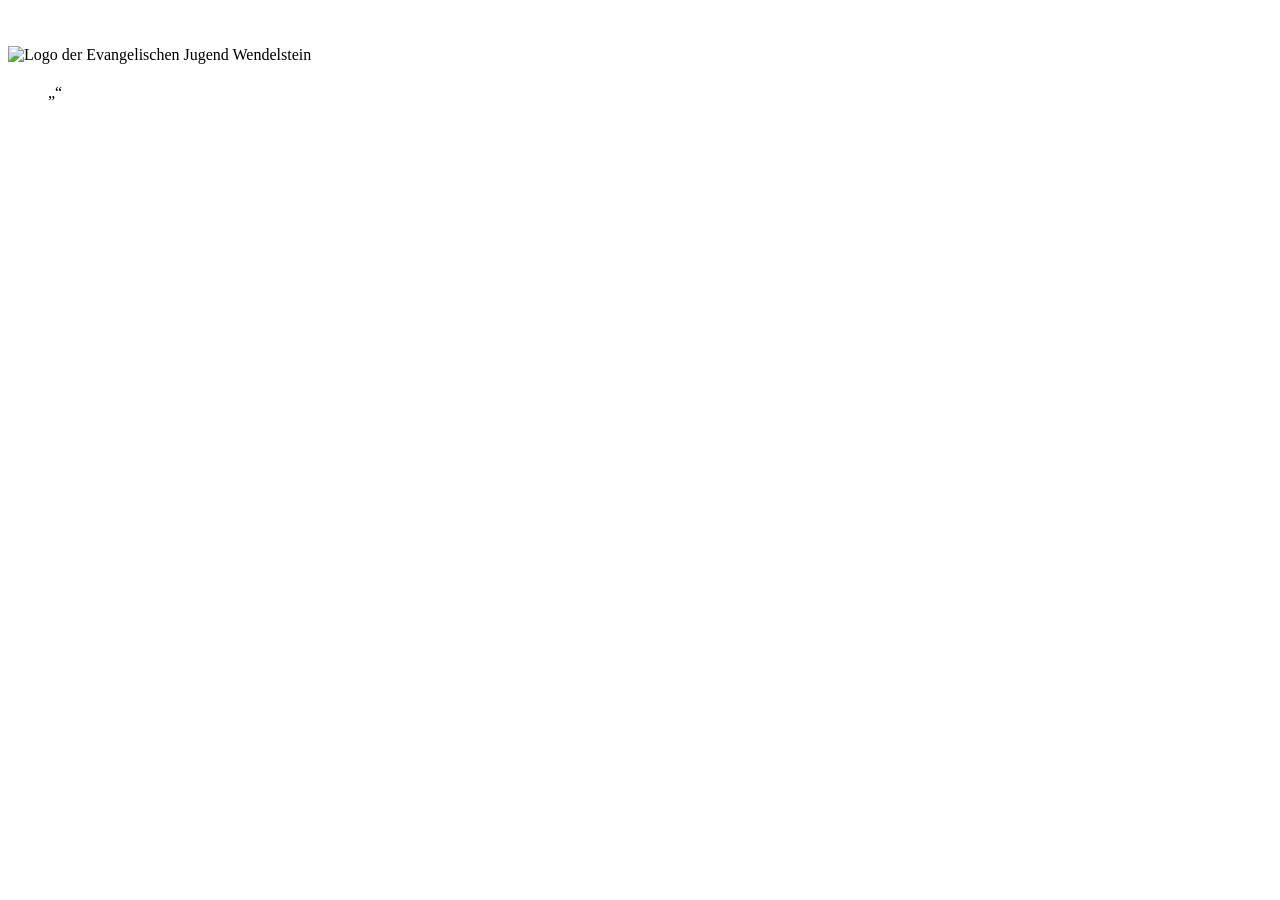
==== index.html @ bf1ce8bb "Add files via upload" ====
<!doctype html>
<html lang="de">
<head>
<meta charset="UTF-8">
<meta name="viewport" content="width=device-width, initial-scale=1">
<title>Evangelische Jugend Wendelstein</title>
<meta name="description" content="Die Evangelische Jugend Wendelstein — Gruppen, Freizeiten und Aktionen für Kinder, Jugendliche und junge Erwachsene.">
<link rel="icon" href="images/logo.png">
<link rel="preconnect" href="https://fonts.googleapis.com">
<link rel="preconnect" href="https://fonts.gstatic.com" crossorigin>
<link href="https://fonts.googleapis.com/css2?family=Fredoka:wght@500;600;700&family=Caveat:wght@600;700&family=Figtree:wght@400;500;600;700&display=swap" rel="stylesheet">
<link rel="stylesheet" href="css/style.css">
</head>
<body>

<header class="site-header" id="site-header-mount"></header>

<main>
  <section class="hero">
    <img class="hero-cross" src="images/logo.png" alt="" aria-hidden="true">
    <div class="container">
      <div>
        <p class="eyebrow" id="hero-eyebrow"></p>
        <h1><span class="swoosh" id="hero-title"></span></h1>
        <p class="lead" id="hero-lead"></p>
        <div class="hero-actions">
          <a href="termine.html" class="btn btn-primary" id="hero-cta-primary"></a>
          <a href="ueber-uns.html" class="btn btn-outline" id="hero-cta-secondary"></a>
        </div>
      </div>
      <div class="hero-art">
        <img src="images/logo.png" alt="Logo der Evangelischen Jugend Wendelstein">
      </div>
    </div>
  </section>

  <section class="bg-paper">
    <div class="container">
      <div class="section-head center">
        <p class="eyebrow" id="intro-eyebrow" style="justify-content:center"></p>
        <h2 id="intro-title"></h2>
      </div>
      <div class="grid grid-3" id="offer-cards"></div>
    </div>
  </section>

  <section class="statement bg-brown">
    <div class="container">
      <blockquote>
        „<span id="statement-quote"></span>“
      </blockquote>
      <cite id="statement-cite"></cite>
    </div>
  </section>

  <section>
    <div class="container">
      <div class="section-head">
        <p class="eyebrow" id="events-eyebrow"></p>
        <h2 id="events-title"></h2>
      </div>
      <div class="grid grid-3" id="events-preview" style="margin-bottom:36px;"></div>
      <p class="center"><a href="termine.html" class="btn btn-outline" id="events-cta"></a></p>
    </div>
  </section>

  <section class="bg-sand">
    <div class="container">
      <div class="cta-banner">
        <div>
          <h2 id="cta-title"></h2>
          <p id="cta-text"></p>
        </div>
        <a href="kontakt.html" class="btn btn-outline on-dark" style="border-color:#fff;color:#fff;" id="cta-button"></a>
      </div>
    </div>
  </section>
</main>

<footer class="site-footer" id="site-footer-mount"></footer>

<script src="js/main.js"></script>
<script>
ejwInit("index.html", "", (content) => {
  const h = content.home;

  document.getElementById("hero-eyebrow").textContent = h.hero_eyebrow;
  document.getElementById("hero-title").textContent = h.hero_title;
  document.getElementById("hero-lead").textContent = h.hero_lead;
  document.getElementById("hero-cta-primary").textContent = h.hero_cta_primary;
  document.getElementById("hero-cta-secondary").textContent = h.hero_cta_secondary;

  document.getElementById("intro-eyebrow").textContent = h.intro_eyebrow;
  document.getElementById("intro-title").textContent = h.intro_title;

  document.getElementById("offer-cards").innerHTML = h.offer_cards.map(c => `
    <div class="card">
      <div class="icon">${c.icon}</div>
      <h3>${c.title}</h3>
      <p>${c.text}</p>
    </div>
  `).join("");

  document.getElementById("statement-quote").textContent = h.statement_quote;
  document.getElementById("statement-cite").textContent = "— " + h.statement_cite;

  document.getElementById("events-eyebrow").textContent = h.events_eyebrow;
  document.getElementById("events-title").textContent = h.events_title;
  document.getElementById("events-cta").textContent = h.events_cta;

  const upcoming = content.termine.events.slice(0, 3);
  document.getElementById("events-preview").innerHTML = upcoming.map(e => `
    <div class="event-card">
      <div class="event-date">
        <div class="day">${e.day}</div>
        <div class="month">${e.month}</div>
      </div>
      <div class="event-body">
        <h3>${e.title}</h3>
        <div class="event-meta">${e.meta}</div>
        <p>${e.text}</p>
      </div>
    </div>
  `).join("");

  document.getElementById("cta-title").textContent = h.cta_banner_title;
  document.getElementById("cta-text").textContent = h.cta_banner_text;
  document.getElementById("cta-button").textContent = h.cta_banner_button;
});
</script>
</body>
</html>
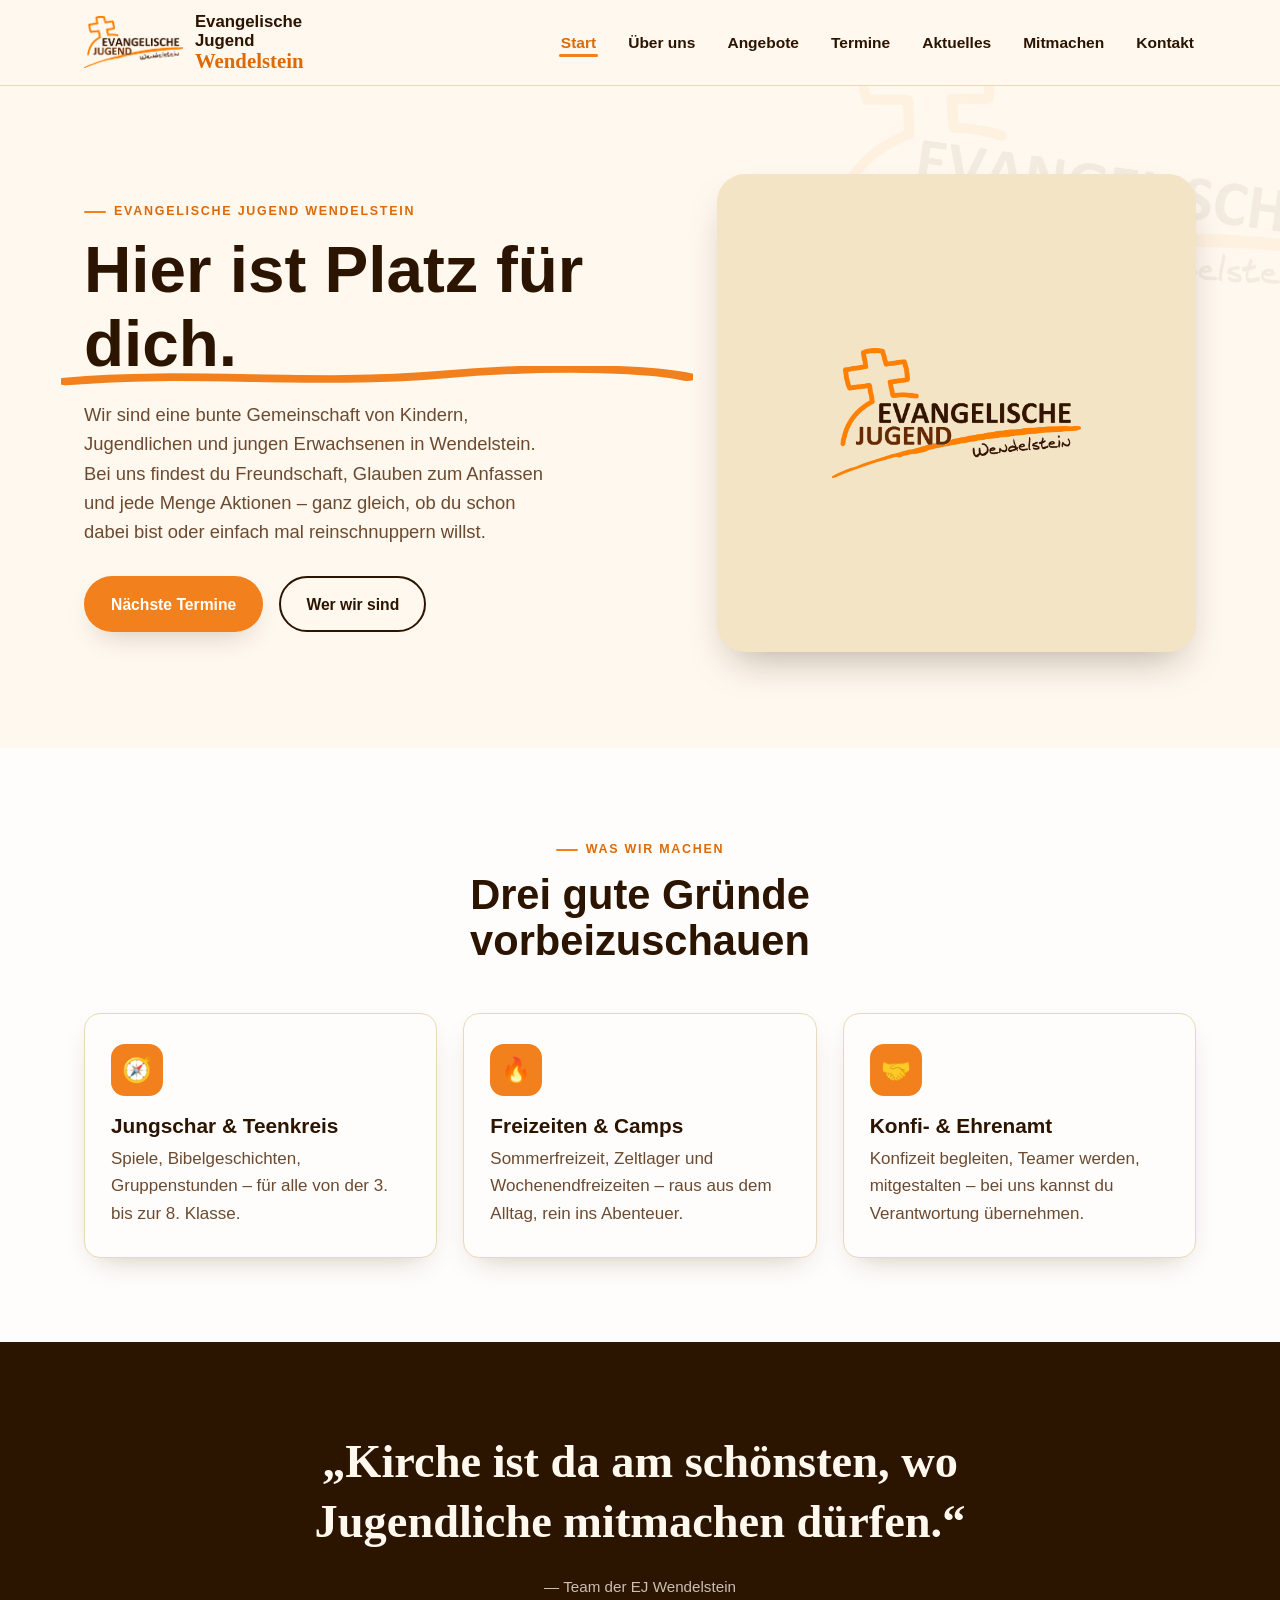
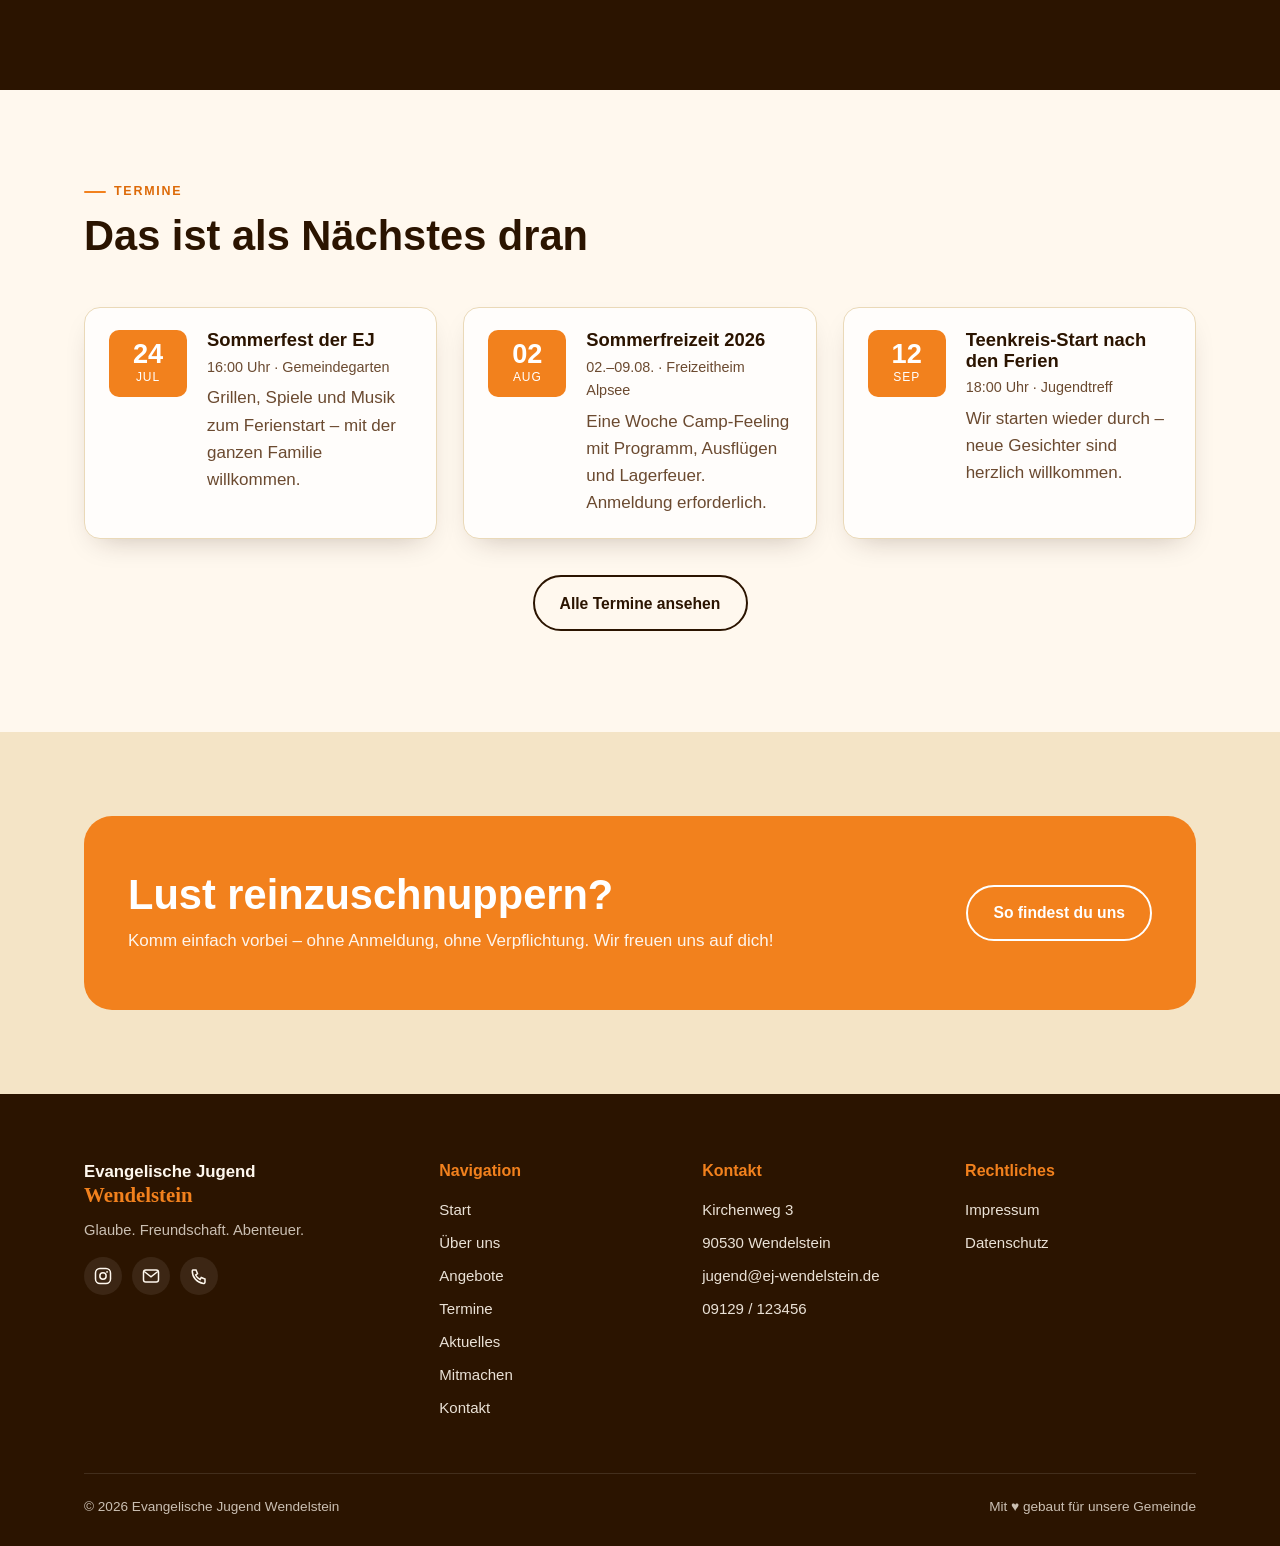
==== commit c1970755: "Add files via upload" ====
--- a/index.html
+++ b/index.html
@@ -29,7 +29,7 @@
         </div>
       </div>
       <div class="hero-art">
-        <img src="images/logo.png" alt="Logo der Evangelischen Jugend Wendelstein">
+        <img id="hero-image" src="images/logo.png" alt="Logo der Evangelischen Jugend Wendelstein">
       </div>
     </div>
   </section>
@@ -44,7 +44,7 @@
     </div>
   </section>
 
-  <section class="statement bg-brown">
+  <section class="statement bg-brown" id="statement-section">
     <div class="container">
       <blockquote>
         „<span id="statement-quote"></span>“
@@ -64,7 +64,7 @@
     </div>
   </section>
 
-  <section class="bg-sand">
+  <section class="bg-sand" id="cta-banner-section">
     <div class="container">
       <div class="cta-banner">
         <div>
@@ -89,6 +89,10 @@
   document.getElementById("hero-lead").textContent = h.hero_lead;
   document.getElementById("hero-cta-primary").textContent = h.hero_cta_primary;
   document.getElementById("hero-cta-secondary").textContent = h.hero_cta_secondary;
+  if (h.hero_image) document.getElementById("hero-image").src = h.hero_image;
+
+  document.getElementById("statement-section").style.display = h.show_statement === false ? "none" : "";
+  document.getElementById("cta-banner-section").style.display = h.show_cta_banner === false ? "none" : "";
 
   document.getElementById("intro-eyebrow").textContent = h.intro_eyebrow;
   document.getElementById("intro-title").textContent = h.intro_title;
--- a/css/style.css
+++ b/css/style.css
@@ -0,0 +1,475 @@
+/* =========================================================
+   EJ Wendelstein — Design Tokens
+   Farben direkt aus dem Logo abgeleitet: warmes Orange,
+   tiefes Braun, cremiger Untergrund. Handschrift-Akzent
+   (Caveat) spielt auf den Schwung-Strich im Logo an.
+   ========================================================= */
+:root{
+  --cream:      #FFF8EE;
+  --paper:      #FFFDFB;
+  --sand:       #F4E4C6;
+  --orange:     #F2811D;
+  --orange-deep:#DD6A08;
+  --brown:      #2B1400;
+  --brown-soft: #6B4A30;
+  --line:       #EAD9B8;
+
+  --font-display: "Fredoka", "Baloo 2", sans-serif;
+  --font-hand:    "Caveat", cursive;
+  --font-body:    "Figtree", "Work Sans", sans-serif;
+
+  --radius-lg: 28px;
+  --radius-md: 16px;
+  --radius-sm: 10px;
+
+  --shadow-soft: 0 12px 30px -14px rgba(43,20,0,0.28);
+  --shadow-lift: 0 20px 40px -16px rgba(43,20,0,0.35);
+
+  --maxw: 1160px;
+}
+
+*,*::before,*::after{ box-sizing:border-box; }
+html{ scroll-behavior:smooth; }
+body{
+  margin:0;
+  background:var(--cream);
+  color:var(--brown);
+  font-family:var(--font-body);
+  font-size:17px;
+  line-height:1.6;
+  -webkit-font-smoothing:antialiased;
+}
+img{ max-width:100%; display:block; }
+a{ color:inherit; text-decoration:none; }
+ul{ margin:0; padding:0; list-style:none; }
+button{ font-family:inherit; cursor:pointer; }
+
+.container{
+  max-width:var(--maxw);
+  margin:0 auto;
+  padding:0 24px;
+}
+
+h1,h2,h3{
+  font-family:var(--font-display);
+  font-weight:600;
+  color:var(--brown);
+  margin:0 0 .4em;
+  line-height:1.12;
+}
+h1{ font-size:clamp(2.4rem, 5.5vw, 4.1rem); }
+h2{ font-size:clamp(1.8rem, 3.4vw, 2.6rem); }
+h3{ font-size:1.3rem; }
+p{ margin:0 0 1em; }
+
+.eyebrow{
+  display:inline-flex;
+  align-items:center;
+  gap:8px;
+  font-family:var(--font-body);
+  font-weight:700;
+  text-transform:uppercase;
+  letter-spacing:.14em;
+  font-size:.78rem;
+  color:var(--orange-deep);
+  margin-bottom:.9em;
+}
+.eyebrow::before{
+  content:"";
+  width:22px; height:2px;
+  background:var(--orange);
+  border-radius:2px;
+}
+
+.hand{
+  font-family:var(--font-hand);
+  font-weight:700;
+}
+
+/* --- signature swoosh underline, echoes the logo's stroke --- */
+.swoosh{
+  display:inline-block;
+  position:relative;
+}
+.swoosh::after{
+  content:"";
+  position:absolute;
+  left:-4%; right:-4%; bottom:-.12em;
+  height:.34em;
+  background:url("data:image/svg+xml;utf8,<svg xmlns='http://www.w3.org/2000/svg' viewBox='0 0 200 20' preserveAspectRatio='none'><path d='M2 14 C 40 4, 80 18, 120 8 S 190 4, 198 10' stroke='%23F2811D' stroke-width='7' fill='none' stroke-linecap='round'/></svg>") no-repeat center/100% 100%;
+  z-index:-1;
+}
+
+.divider-swoosh{
+  width:180px; height:22px; margin:0 auto;
+  background:url("data:image/svg+xml;utf8,<svg xmlns='http://www.w3.org/2000/svg' viewBox='0 0 200 20'><path d='M2 14 C 40 4, 80 18, 120 8 S 190 4, 198 10' stroke='%23F2811D' stroke-width='7' fill='none' stroke-linecap='round'/></svg>") no-repeat center/contain;
+}
+
+/* ---------- Buttons ---------- */
+.btn{
+  display:inline-flex;
+  align-items:center;
+  gap:.5em;
+  padding:.85em 1.6em;
+  border-radius:999px;
+  font-weight:700;
+  font-size:.98rem;
+  border:2px solid transparent;
+  transition:transform .18s ease, box-shadow .18s ease, background .18s ease, color .18s ease;
+}
+.btn-primary{
+  background:var(--orange);
+  color:#fff;
+  box-shadow:var(--shadow-soft);
+}
+.btn-primary:hover{ background:var(--orange-deep); transform:translateY(-2px); box-shadow:var(--shadow-lift); }
+.btn-outline{
+  background:transparent;
+  border-color:var(--brown);
+  color:var(--brown);
+}
+.btn-outline:hover{ background:var(--brown); color:var(--cream); transform:translateY(-2px); }
+.btn-outline.on-dark{ border-color:var(--cream); color:var(--cream); }
+.btn-outline.on-dark:hover{ background:var(--cream); color:var(--brown); }
+
+/* ---------- Header ---------- */
+.site-header{
+  position:sticky; top:0; z-index:50;
+  background:rgba(255,248,238,.9);
+  backdrop-filter:blur(8px);
+  border-bottom:1px solid var(--line);
+}
+.site-header .container{
+  display:flex; align-items:center; justify-content:space-between;
+  padding-top:12px; padding-bottom:12px;
+}
+.brand{ display:flex; align-items:center; gap:12px; }
+.brand img{ height:52px; width:auto; }
+.brand-text{
+  font-family:var(--font-display);
+  font-weight:600;
+  font-size:1.05rem;
+  color:var(--brown);
+  line-height:1.15;
+}
+.brand-text .hand{ display:block; color:var(--orange-deep); font-size:1.3rem; margin-top:-2px; }
+
+.main-nav ul{ display:flex; gap:28px; align-items:center; }
+.main-nav a{
+  font-weight:600;
+  font-size:.97rem;
+  position:relative;
+  padding:6px 2px;
+}
+.main-nav a::after{
+  content:"";
+  position:absolute; left:0; right:100%; bottom:0;
+  height:3px; border-radius:3px;
+  background:var(--orange);
+  transition:right .25s ease;
+}
+.main-nav a:hover::after,
+.main-nav a.active::after{ right:0; }
+.main-nav a.active{ color:var(--orange-deep); }
+
+.nav-toggle{
+  display:none;
+  background:none; border:none;
+  width:42px; height:42px;
+  border-radius:12px;
+  align-items:center; justify-content:center;
+}
+.nav-toggle span, .nav-toggle span::before, .nav-toggle span::after{
+  content:""; display:block;
+  width:22px; height:2.5px; background:var(--brown); border-radius:2px;
+  position:relative; transition:.2s;
+}
+.nav-toggle span::before{ position:absolute; top:-7px; }
+.nav-toggle span::after{ position:absolute; top:7px; }
+
+@media (max-width: 860px){
+  .nav-toggle{ display:flex; }
+  .main-nav{
+    position:fixed; inset:0 0 0 auto;
+    width:78%; max-width:340px;
+    background:var(--paper);
+    padding:100px 28px 40px;
+    transform:translateX(100%);
+    transition:transform .3s ease;
+    box-shadow:var(--shadow-lift);
+  }
+  .main-nav.open{ transform:translateX(0); }
+  .main-nav ul{ flex-direction:column; align-items:flex-start; gap:22px; }
+  .main-nav a{ font-size:1.1rem; }
+  .nav-scrim{
+    position:fixed; inset:0; background:rgba(43,20,0,.35);
+    opacity:0; pointer-events:none; transition:opacity .3s ease; z-index:40;
+  }
+  .nav-scrim.show{ opacity:1; pointer-events:auto; }
+}
+
+/* ---------- Hero ---------- */
+.hero{
+  position:relative;
+  overflow:hidden;
+  padding:88px 0 96px;
+}
+.hero .container{
+  display:grid;
+  grid-template-columns:1.1fr .9fr;
+  gap:48px;
+  align-items:center;
+}
+.hero-cross{
+  position:absolute;
+  opacity:.06;
+  right:-60px; top:-40px;
+  width:520px;
+  transform:rotate(8deg);
+  pointer-events:none;
+}
+.hero h1{ margin-bottom:.3em; }
+.hero .lead{
+  font-size:1.15rem;
+  color:var(--brown-soft);
+  max-width:46ch;
+  margin-bottom:1.6em;
+}
+.hero-actions{ display:flex; gap:16px; flex-wrap:wrap; }
+.hero-art{
+  position:relative;
+  aspect-ratio:1/1;
+  border-radius:var(--radius-lg);
+  background:var(--sand);
+  display:flex; align-items:center; justify-content:center;
+  box-shadow:var(--shadow-lift);
+}
+.hero-art img{ width:52%; }
+
+@media (max-width: 860px){
+  .hero .container{ grid-template-columns:1fr; }
+  .hero-art{ order:-1; max-width:280px; margin:0 auto; }
+}
+
+/* ---------- Sections ---------- */
+section{ padding:84px 0; }
+.section-head{ max-width:640px; margin-bottom:48px; }
+.section-head.center{ margin-left:auto; margin-right:auto; text-align:center; }
+
+.bg-paper{ background:var(--paper); }
+.bg-sand{ background:var(--sand); }
+.bg-brown{ background:var(--brown); color:var(--cream); }
+.bg-brown h2, .bg-brown h3{ color:var(--cream); }
+.bg-brown .eyebrow{ color:var(--orange); }
+
+/* ---------- Cards ---------- */
+.grid{ display:grid; gap:26px; }
+.grid-3{ grid-template-columns:repeat(3,1fr); }
+.grid-2{ grid-template-columns:repeat(2,1fr); }
+@media (max-width:860px){
+  .grid-3, .grid-2{ grid-template-columns:1fr; }
+}
+
+.card{
+  background:var(--paper);
+  border-radius:var(--radius-md);
+  padding:30px 26px;
+  box-shadow:var(--shadow-soft);
+  border:1px solid var(--line);
+  position:relative;
+}
+.card .icon{
+  width:52px; height:52px;
+  border-radius:14px;
+  background:var(--orange);
+  color:#fff;
+  display:flex; align-items:center; justify-content:center;
+  font-size:1.5rem;
+  margin-bottom:18px;
+}
+.card h3{ margin-bottom:.4em; }
+.card p{ color:var(--brown-soft); margin-bottom:0; }
+.card .tag{
+  display:inline-block;
+  font-family:var(--font-hand);
+  font-weight:700;
+  font-size:1.15rem;
+  color:var(--orange-deep);
+}
+
+/* Event card */
+.event-card{
+  display:flex; gap:20px;
+  background:var(--paper);
+  border:1px solid var(--line);
+  border-radius:var(--radius-md);
+  padding:22px 24px;
+  box-shadow:var(--shadow-soft);
+  align-items:flex-start;
+}
+.event-date{
+  flex:0 0 auto;
+  width:78px; text-align:center;
+  background:var(--orange);
+  color:#fff;
+  border-radius:var(--radius-sm);
+  padding:10px 6px;
+  font-family:var(--font-display);
+}
+.event-date .day{ font-size:1.7rem; font-weight:600; line-height:1; }
+.event-date .month{ font-size:.75rem; text-transform:uppercase; letter-spacing:.08em; }
+.event-body h3{ margin-bottom:.25em; font-size:1.15rem; }
+.event-meta{ font-size:.9rem; color:var(--brown-soft); margin-bottom:.4em; }
+.event-body p{ color:var(--brown-soft); margin-bottom:0; }
+
+/* Quote / statement */
+.statement{
+  text-align:center;
+  padding:90px 0;
+}
+.statement blockquote{
+  font-family:var(--font-hand);
+  font-size:clamp(1.8rem,4vw,2.9rem);
+  font-weight:700;
+  max-width:820px;
+  margin:0 auto 20px;
+  line-height:1.3;
+}
+.statement cite{ font-style:normal; opacity:.75; font-size:.95rem; }
+
+/* Team */
+.team-member{ text-align:center; }
+.team-member .photo{
+  width:120px; height:120px; border-radius:50%;
+  background:var(--sand);
+  margin:0 auto 16px;
+  display:flex; align-items:center; justify-content:center;
+  font-family:var(--font-display); font-size:1.6rem; color:var(--orange-deep);
+  border:3px solid var(--paper);
+  box-shadow:var(--shadow-soft);
+}
+.team-member h3{ margin-bottom:.1em; font-size:1.1rem; }
+.team-member .role{ color:var(--orange-deep); font-weight:700; font-size:.88rem; margin-bottom:.5em; display:block; }
+.team-member p{ color:var(--brown-soft); font-size:.92rem; }
+
+/* Timeline / list rows */
+.info-row{
+  display:flex; gap:18px; padding:18px 0;
+  border-bottom:1px solid var(--line);
+}
+.info-row:last-child{ border-bottom:none; }
+.info-row .k{ flex:0 0 180px; font-weight:700; color:var(--orange-deep); }
+.info-row .v{ color:var(--brown-soft); }
+
+/* Post / news card */
+.post-card{
+  background:var(--paper);
+  border-radius:var(--radius-md);
+  overflow:hidden;
+  border:1px solid var(--line);
+  box-shadow:var(--shadow-soft);
+}
+.post-card .thumb{
+  aspect-ratio:16/10; background:var(--sand);
+  display:flex; align-items:center; justify-content:center;
+  color:var(--orange-deep); font-family:var(--font-hand); font-size:1.4rem;
+}
+.post-card .body{ padding:22px 22px 26px; }
+.post-card .date{ font-size:.82rem; color:var(--brown-soft); margin-bottom:.5em; }
+
+/* Form */
+.form-grid{ display:grid; gap:18px; }
+label{ font-weight:700; font-size:.92rem; display:block; margin-bottom:6px; }
+input, textarea, select{
+  width:100%;
+  padding:12px 14px;
+  border-radius:var(--radius-sm);
+  border:1.5px solid var(--line);
+  background:var(--paper);
+  font-family:var(--font-body);
+  font-size:1rem;
+  color:var(--brown);
+}
+input:focus, textarea:focus, select:focus{
+  outline:3px solid rgba(242,129,29,.35);
+  border-color:var(--orange);
+}
+textarea{ min-height:130px; resize:vertical; }
+
+/* Contact split */
+.contact-grid{
+  display:grid; grid-template-columns:1fr 1fr; gap:48px; align-items:start;
+}
+@media (max-width:860px){ .contact-grid{ grid-template-columns:1fr; } }
+
+/* CTA banner */
+.cta-banner{
+  border-radius:var(--radius-lg);
+  background:var(--orange);
+  color:#fff;
+  padding:56px 44px;
+  display:flex; align-items:center; justify-content:space-between;
+  gap:24px; flex-wrap:wrap;
+}
+.cta-banner h2{ color:#fff; margin-bottom:.2em; }
+.cta-banner p{ margin-bottom:0; opacity:.92; }
+
+/* ---------- Footer ---------- */
+.site-footer{
+  background:var(--brown);
+  color:var(--cream);
+  padding:64px 0 28px;
+}
+.footer-grid{
+  display:grid; grid-template-columns:1.4fr 1fr 1fr 1fr; gap:32px;
+  margin-bottom:44px;
+}
+@media (max-width:860px){ .footer-grid{ grid-template-columns:1fr 1fr; } }
+.footer-grid h4{
+  font-family:var(--font-display); font-size:1rem; margin:0 0 14px; color:var(--orange);
+}
+.footer-grid li{ margin-bottom:9px; font-size:.94rem; opacity:.9; }
+.footer-grid a:hover{ text-decoration:underline; }
+.footer-brand .brand-text{ color:var(--cream); }
+.footer-brand .hand{ color:var(--orange); }
+.footer-brand p{ opacity:.75; font-size:.92rem; margin-top:12px; max-width:32ch; }
+.social-row{ display:flex; gap:10px; margin-top:14px; }
+.social-row a{
+  width:38px; height:38px; border-radius:50%;
+  background:rgba(255,255,255,.08);
+  display:flex; align-items:center; justify-content:center;
+  transition:background .2s;
+}
+.social-row a:hover{ background:var(--orange); }
+.footer-bottom{
+  border-top:1px solid rgba(255,255,255,.15);
+  padding-top:22px;
+  display:flex; justify-content:space-between; flex-wrap:wrap; gap:12px;
+  font-size:.85rem; opacity:.75;
+}
+
+/* Utility */
+.mt-0{ margin-top:0; }
+.center{ text-align:center; }
+.visually-hidden{
+  position:absolute; width:1px; height:1px; overflow:hidden; clip:rect(0,0,0,0); white-space:nowrap;
+}
+:focus-visible{ outline:3px solid var(--orange-deep); outline-offset:2px; }
+
+@media (prefers-reduced-motion: reduce){
+  *{ animation:none !important; transition:none !important; scroll-behavior:auto !important; }
+}
+
+/* Simple page banner (for inner pages) */
+.page-banner{
+  padding:64px 0 40px;
+  position:relative;
+}
+.page-banner .eyebrow{ margin-bottom:.5em; }
+.page-banner p.lead{ color:var(--brown-soft); max-width:56ch; font-size:1.08rem; }
+
+/* Loading skeleton for content-loader */
+[data-content]:empty::before{
+  content:"…";
+  opacity:.35;
+}
